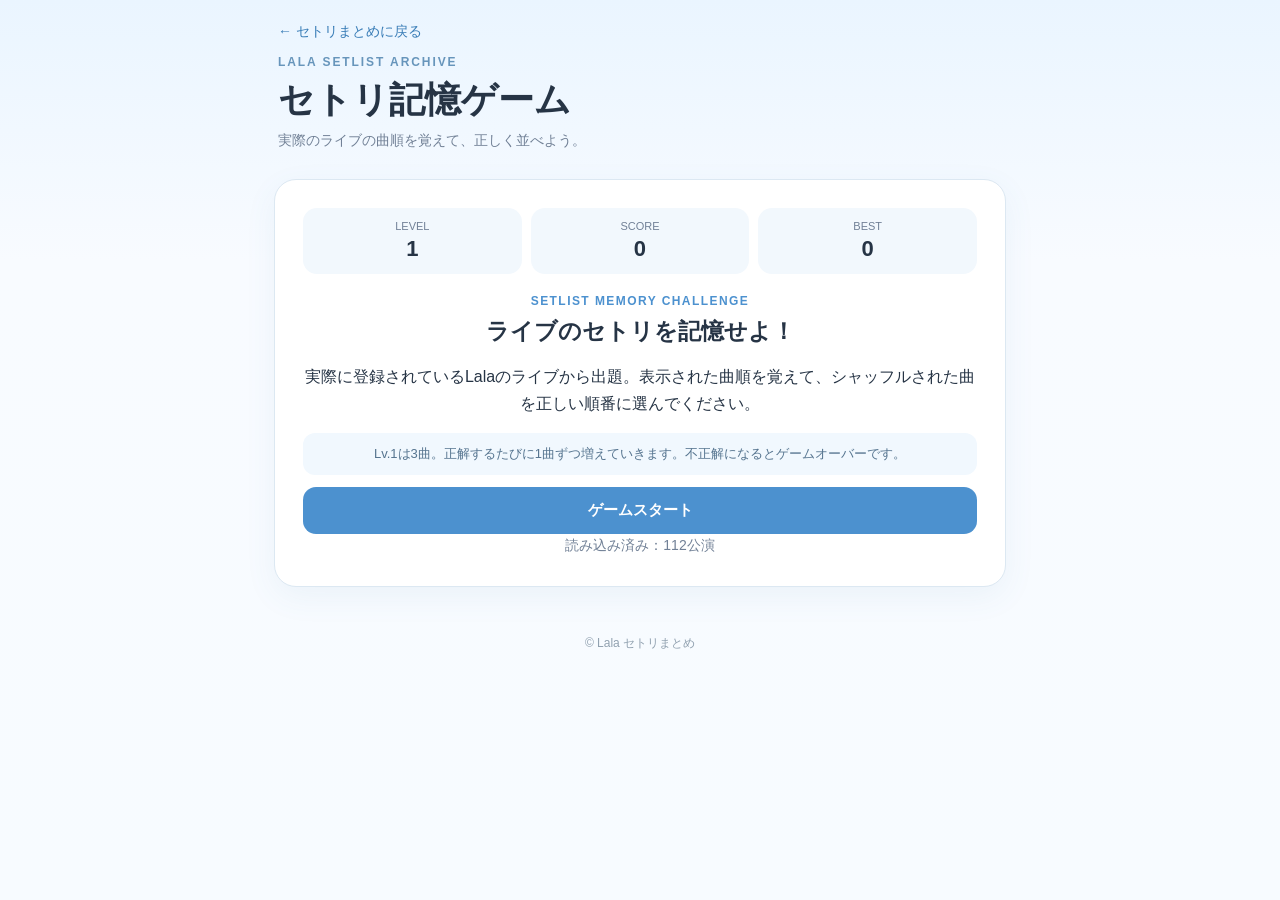
==== game.html @ c85cb5e8 "Add files via upload" ====
<!doctype html>
<html lang="ja">
<head>
<meta charset="utf-8">
<meta name="viewport" content="width=device-width,initial-scale=1">
<meta name="theme-color" content="#eaf5ff">
<title>セトリ記憶ゲーム | Lala セトリまとめ</title>
<style>
:root{--blue:#4c91cf;--blue2:#eaf5ff;--ink:#263445;--muted:#718096;--line:#dce8f2;--bg:#f7fbff;--white:#fff;--green:#25865a;--red:#c64b58}
*{box-sizing:border-box}
body{margin:0;background:linear-gradient(180deg,#eaf5ff 0,#f8fbff 260px,#f7fbff 100%);color:var(--ink);font-family:-apple-system,BlinkMacSystemFont,"Segoe UI",sans-serif;min-height:100vh}
a{color:inherit}
header{max-width:760px;margin:auto;padding:22px 18px 8px}
.back{display:inline-block;text-decoration:none;color:#397db7;font-size:14px;margin-bottom:14px}
.brand{font-size:12px;letter-spacing:.16em;color:#6795bb;font-weight:800}
h1{font-size:clamp(25px,6vw,36px);margin:7px 0 4px}
.sub{margin:0;color:var(--muted);font-size:14px}
main{max-width:760px;margin:18px auto 48px;padding:0 14px}
.panel{background:var(--white);border:1px solid var(--line);border-radius:22px;padding:clamp(18px,4vw,28px);box-shadow:0 10px 32px #4d83ad12}
.stats{display:grid;grid-template-columns:repeat(3,1fr);gap:9px;margin-bottom:20px}
.stat{background:#f2f8fd;border-radius:14px;padding:12px;text-align:center}
.stat small{display:block;color:var(--muted);font-size:11px;margin-bottom:4px}
.stat strong{font-size:22px;font-variant-numeric:tabular-nums}
.center{text-align:center}
.eyebrow{color:var(--blue);font-size:12px;font-weight:800;letter-spacing:.12em}
h2{font-size:23px;margin:8px 0 10px}
p{line-height:1.7}
.btn{border:0;border-radius:13px;padding:14px 18px;background:var(--blue);color:#fff;font-weight:750;font-size:15px;cursor:pointer;width:100%;margin-top:12px}
.btn.secondary{background:#edf5fb;color:#376f9e}
.btn:disabled{opacity:.45;cursor:not-allowed}
.event{background:#f4f9fd;border:1px solid #e4eef6;border-radius:14px;padding:13px;margin:15px 0;text-align:left}
.event strong{display:block;font-size:15px;line-height:1.5}
.event small{color:var(--muted)}
.songlist{display:grid;gap:8px;margin:16px 0}
.song{display:flex;align-items:center;gap:12px;background:#f7fafd;border:1px solid var(--line);border-radius:12px;padding:12px;text-align:left}
.num{width:28px;height:28px;flex:none;border-radius:9px;background:#e5f2fc;color:#397fb9;display:grid;place-items:center;font-weight:800;font-size:13px}
.songname{font-weight:650;overflow-wrap:anywhere}
.pick{display:flex;align-items:center;gap:10px;width:100%;border:1px solid var(--line);background:#fff;border-radius:12px;padding:13px;text-align:left;font-size:14px;color:var(--ink);cursor:pointer;margin:7px 0}
.pick:disabled{opacity:.45;cursor:default}
.pick .num{background:#edf5fb}
.notice{padding:12px;border-radius:12px;background:#f1f8fe;color:#55748f;font-size:13px}
.good{background:#effaf4;color:var(--green)}
.bad{background:#fff2f2;color:var(--red)}
.timer{font-size:30px;font-weight:850;color:var(--blue);font-variant-numeric:tabular-nums}
.hidden{display:none!important}
footer{text-align:center;color:#91a1b0;font-size:12px;padding:0 15px 28px}
@media(min-width:600px){.songlist.two{grid-template-columns:1fr 1fr}}
</style>
<script src="./data.js"></script>
</head>
<body>
<header>
  <a class="back" href="./index.html">← セトリまとめに戻る</a>
  <div class="brand">LALA SETLIST ARCHIVE</div>
  <h1>セトリ記憶ゲーム</h1>
  <p class="sub">実際のライブの曲順を覚えて、正しく並べよう。</p>
</header>
<main>
<section class="panel">
  <div class="stats">
    <div class="stat"><small>LEVEL</small><strong id="level">1</strong></div>
    <div class="stat"><small>SCORE</small><strong id="score">0</strong></div>
    <div class="stat"><small>BEST</small><strong id="best">0</strong></div>
  </div>

  <div id="intro" class="center">
    <div class="eyebrow">SETLIST MEMORY CHALLENGE</div>
    <h2>ライブのセトリを記憶せよ！</h2>
    <p>実際に登録されているLalaのライブから出題。表示された曲順を覚えて、シャッフルされた曲を正しい順番に選んでください。</p>
    <div class="notice">Lv.1は3曲。正解するたびに1曲ずつ増えていきます。不正解になるとゲームオーバーです。</div>
    <button class="btn" id="start">ゲームスタート</button>
    <p id="dataStatus" class="sub"></p>
  </div>

  <div id="memorize" class="hidden">
    <div class="center">
      <div class="eyebrow">MEMORIZE</div>
      <h2>この曲順を覚えて！</h2>
      <div class="timer" id="timer">8</div>
      <p class="sub">時間が0になると曲名が隠れます。</p>
    </div>
    <div class="event" id="eventMem"></div>
    <div class="songlist" id="memorySongs"></div>
    <button class="btn" id="ready">覚えた！回答する</button>
  </div>

  <div id="answer" class="hidden">
    <div class="center">
      <div class="eyebrow">YOUR ANSWER</div>
      <h2>正しい曲順に並べよう</h2>
      <p class="sub">下の曲を正しい順番でタップしてください。</p>
    </div>
    <div class="event" id="eventAns"></div>
    <div class="notice">選択した順番</div>
    <div class="songlist" id="answerSlots"></div>
    <div style="margin-top:18px;font-weight:750">曲を選択</div>
    <div id="songChoices"></div>
    <button class="btn" id="submit" disabled>回答する</button>
    <button class="btn secondary" id="undo">最後の選択を取り消す</button>
  </div>

  <div id="result" class="hidden center">
    <div class="eyebrow">RESULT</div>
    <h2 id="resultTitle">正解！</h2>
    <p id="resultText"></p>
    <div id="resultEvent" class="event"></div>
    <div id="correctSongs" class="songlist"></div>
    <button class="btn" id="next">次のレベルへ</button>
    <button class="btn secondary" id="retry">最初から挑戦</button>
  </div>
</section>
</main>
<footer>© Lala セトリまとめ</footer>
<script>
(() => {
  const $ = id => document.getElementById(id);
  const screens = ["intro","memorize","answer","result"];
  let level=1, score=0, best=Number(localStorage.getItem("lalaSetlistMemoryBest")||0);
  let current=null, correct=[], shuffled=[], selected=[], countdown=null, seconds=0, finished=false;
  $("best").textContent=best;

  function show(name){screens.forEach(s=>$(s).classList.toggle("hidden",s!==name));}
  function allEvents(){
    if(!Array.isArray(window.liveData)) return [];
    return window.liveData.map(ev=>{
      const songs=[...(Array.isArray(ev.setlistMain)?ev.setlistMain:[]),...(Array.isArray(ev.setlistEncore)?ev.setlistEncore:[])].filter(x=>typeof x==="string"&&x.trim());
      return {...ev,songs};
    }).filter(ev=>ev.songs.length>0);
  }
  function eligibleEvents(){
    const count=level+2;
    return allEvents().filter(ev=>ev.songs.length>=count);
  }
  function shuffle(a){
    const b=[...a];
    for(let i=b.length-1;i>0;i--){const j=Math.floor(Math.random()*(i+1));[b[i],b[j]]=[b[j],b[i]];}
    return b;
  }
  function eventLabel(ev){
    return `<strong>${escapeHtml(ev.title||"ライブ")}</strong><small>${escapeHtml(ev.date||"")}${ev.venue?" ・ "+escapeHtml(ev.venue):""}</small>`;
  }
  function escapeHtml(s){return String(s).replace(/[&<>"']/g,c=>({"&":"&amp;","<":"&lt;",">":"&gt;",'"':"&quot;","'":"&#39;"}[c]));}
  function updateStats(){
    $("level").textContent=level;$("score").textContent=score;$("best").textContent=best;
  }
  function stopTimer(){if(countdown){clearInterval(countdown);countdown=null;}}
  function startGame(){
    stopTimer();
    const candidates=eligibleEvents();
    if(!candidates.length){
      $("dataStatus").textContent=`現在の登録データではLv.${level}（${level+2}曲）の出題ができません。セトリが${level+2}曲以上ある公演が必要です。`;
      return;
    }
    current=candidates[Math.floor(Math.random()*candidates.length)];
    correct=current.songs.slice(0,level+2);
    shuffled=shuffle(correct);selected=[];finished=false;
    $("eventMem").innerHTML=eventLabel(current);
    $("memorySongs").innerHTML=correct.map((s,i)=>`<div class="song"><span class="num">${i+1}</span><span class="songname">${escapeHtml(s)}</span></div>`).join("");
    $("eventAns").innerHTML=eventLabel(current);
    $("timer").textContent=String(Math.max(5,correct.length+3));
    $("ready").disabled=false;
    updateStats();show("memorize");
    seconds=Math.max(5,correct.length+3);
    countdown=setInterval(()=>{
      seconds--; $("timer").textContent=String(seconds);
      if(seconds<=0){stopTimer();beginAnswer();}
    },1000);
  }
  function beginAnswer(){
    if(finished||!current)return;
    stopTimer();finished=true;
    $("answerSlots").innerHTML="";
    $("songChoices").innerHTML="";
    renderAnswer();
    shuffled.forEach((song,i)=>{
      const b=document.createElement("button");b.className="pick";b.type="button";
      b.innerHTML=`<span class="num">♪</span><span>${escapeHtml(song)}</span>`;
      b.addEventListener("click",()=>{if(selected.includes(i))return;selected.push(i);renderAnswer();});
      b.dataset.index=String(i);$("songChoices").appendChild(b);
    });
    $("submit").disabled=true;show("answer");
  }
  function renderAnswer(){
    $("answerSlots").innerHTML=correct.map((_,i)=>{
      const idx=selected[i];
      return `<div class="song"><span class="num">${i+1}</span><span class="songname">${idx===undefined?"ここに曲が入ります":escapeHtml(shuffled[idx])}</span></div>`;
    }).join("");
    [...$("songChoices").children].forEach(b=>{b.disabled=selected.includes(Number(b.dataset.index));});
    $("submit").disabled=selected.length!==correct.length;
  }
  function judge(){
    const ok=selected.every((idx,i)=>shuffled[idx]===correct[i]);
    if(ok){
      score+=level*100;
      if(score>best){best=score;localStorage.setItem("lalaSetlistMemoryBest",String(best));}
      $("resultTitle").textContent="正解！";
      $("resultTitle").style.color="var(--green)";
      $("resultText").textContent=`全問正解！ ${correct.length}曲の曲順を覚えていました。 +${level*100}点`;
      $("next").classList.remove("hidden");
    }else{
      $("resultTitle").textContent="GAME OVER";
      $("resultTitle").style.color="var(--red)";
      $("resultText").textContent="曲順が違っていました。正しい並びを確認してみよう。";
      $("next").classList.add("hidden");
    }
    $("resultEvent").innerHTML=eventLabel(current);
    $("correctSongs").innerHTML=correct.map((s,i)=>{
      const user=selected[i]===undefined?"":shuffled[selected[i]];
      const match=user===s;
      return `<div class="song"><span class="num">${i+1}</span><span class="songname">${escapeHtml(s)}</span><strong style="margin-left:auto;color:${match?"var(--green)":"var(--red)"}">${match?"✓":"正解"}</strong></div>`;
    }).join("");
    updateStats();show("result");
  }
  $("start").addEventListener("click",()=>{level=1;score=0;updateStats();startGame();});
  $("ready").addEventListener("click",beginAnswer);
  $("submit").addEventListener("click",judge);
  $("undo").addEventListener("click",()=>{selected.pop();renderAnswer();});
  $("next").addEventListener("click",()=>{level++;updateStats();startGame();});
  $("retry").addEventListener("click",()=>{stopTimer();level=1;score=0;updateStats();show("intro");});
  const count=allEvents().length;
  $("dataStatus").textContent=count?`読み込み済み：${count}公演`:"セトリデータを読み込めません。data.jsが同じフォルダにあるか確認してください。";
})();
</script>
</body>
</html>
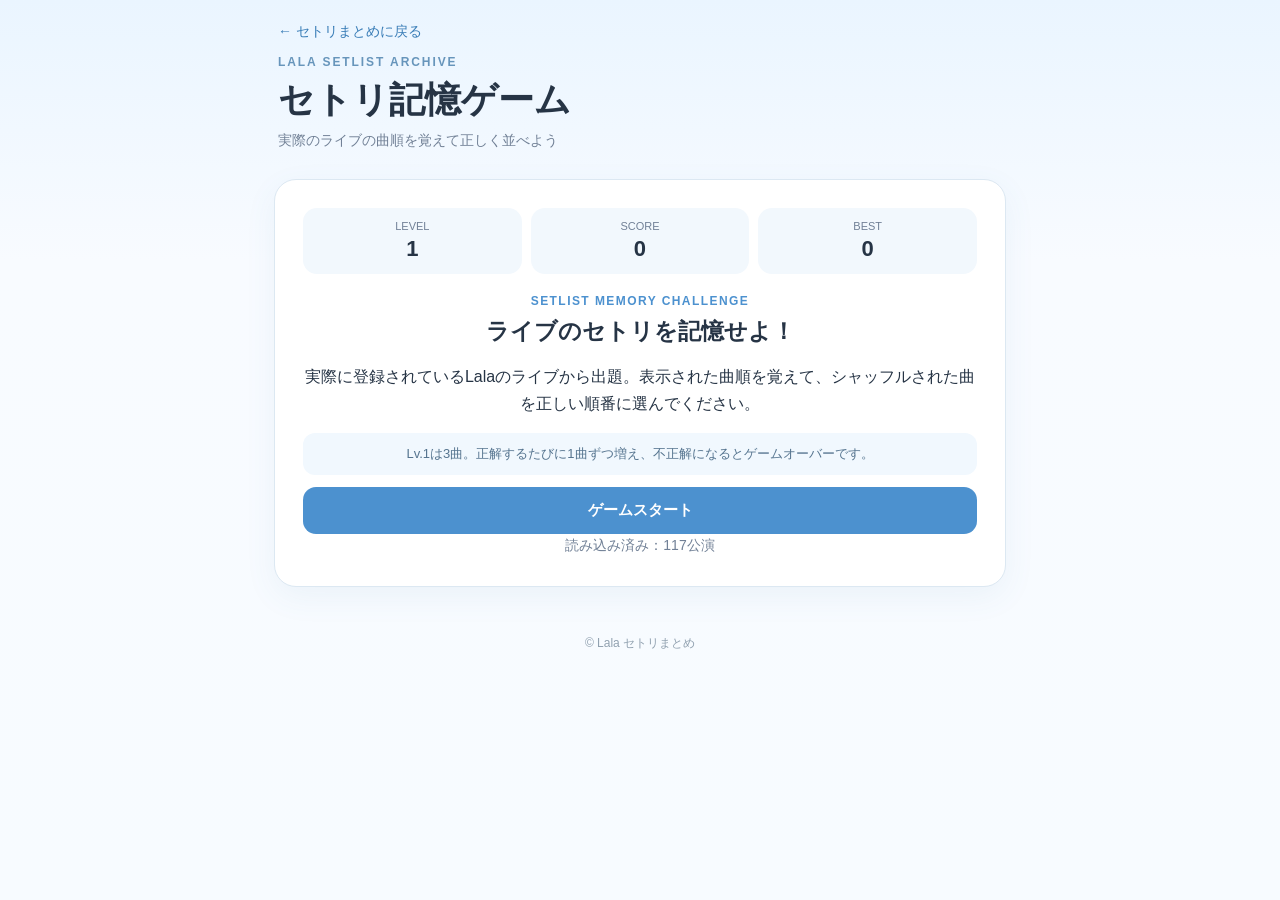
==== commit 592a915c: "Update game.html" ====
--- a/game.html
+++ b/game.html
@@ -53,7 +53,7 @@
   <a class="back" href="./index.html">← セトリまとめに戻る</a>
   <div class="brand">LALA SETLIST ARCHIVE</div>
   <h1>セトリ記憶ゲーム</h1>
-  <p class="sub">実際のライブの曲順を覚えて、正しく並べよう。</p>
+  <p class="sub">実際のライブの曲順を覚えて正しく並べよう</p>
 </header>
 <main>
 <section class="panel">
@@ -67,7 +67,7 @@
     <div class="eyebrow">SETLIST MEMORY CHALLENGE</div>
     <h2>ライブのセトリを記憶せよ！</h2>
     <p>実際に登録されているLalaのライブから出題。表示された曲順を覚えて、シャッフルされた曲を正しい順番に選んでください。</p>
-    <div class="notice">Lv.1は3曲。正解するたびに1曲ずつ増えていきます。不正解になるとゲームオーバーです。</div>
+    <div class="notice">Lv.1は3曲。正解するたびに1曲ずつ増え、不正解になるとゲームオーバーです。</div>
     <button class="btn" id="start">ゲームスタート</button>
     <p id="dataStatus" class="sub"></p>
   </div>
@@ -222,4 +222,4 @@
 })();
 </script>
 </body>
-</html>+</html>
